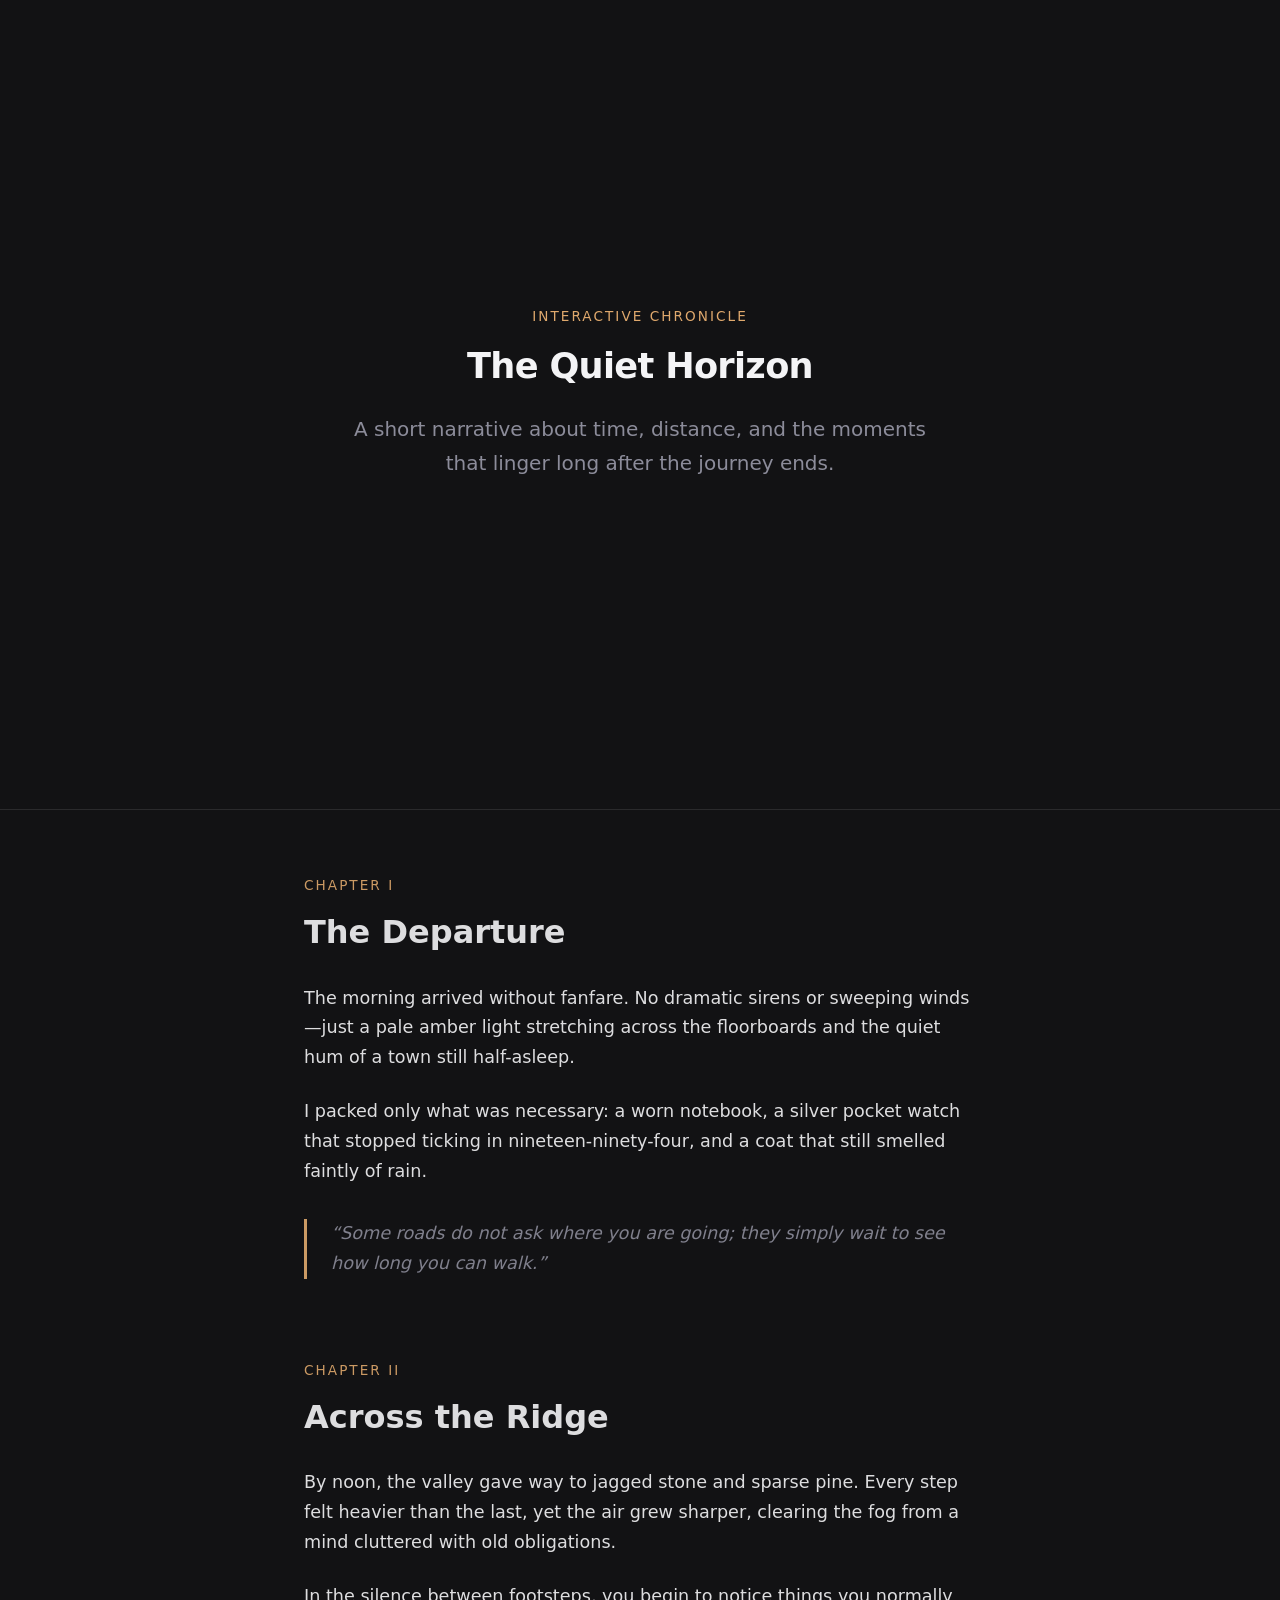
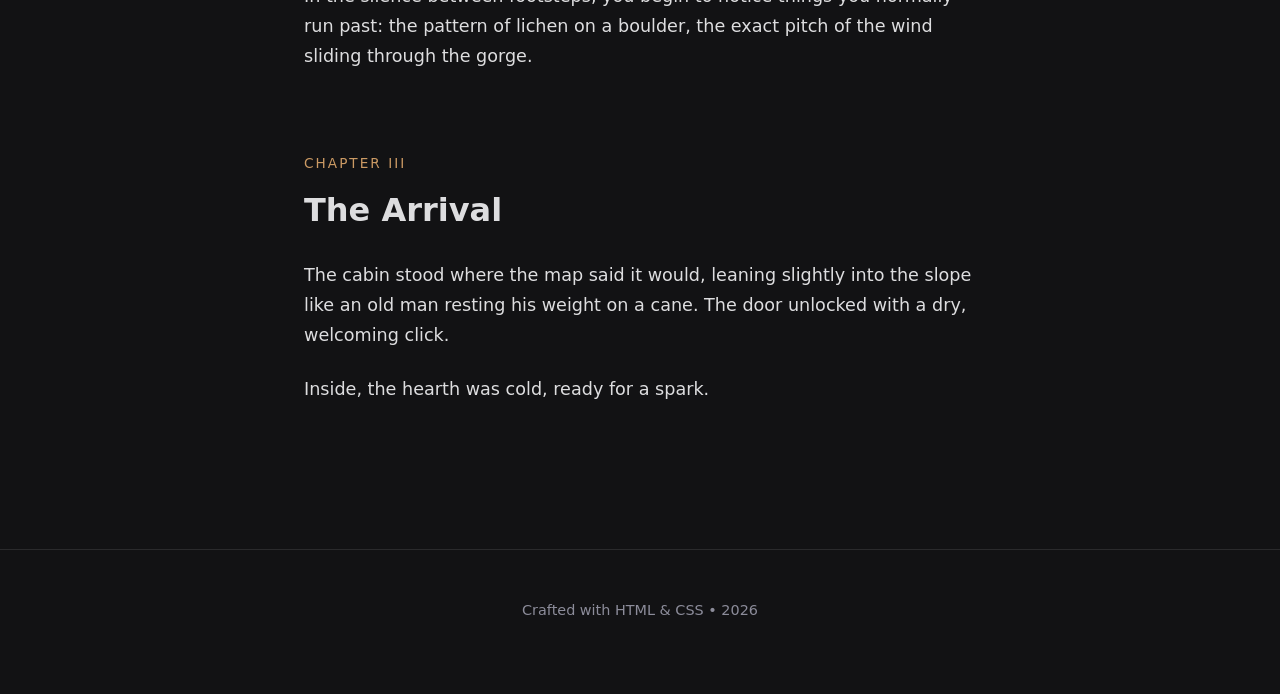
==== infovis-chat/index.html @ 3da8c136 "Create index.html" ====
<!DOCTYPE html>
<html lang="en">
<head>
  <meta charset="UTF-8">
  <meta name="viewport" content="width=device-width, initial-scale=1.0">
  <title>A Digital Story</title>
  <style>
    :root {
      --bg-color: #121214;
      --text-color: #f4f4f6;
      --accent-color: #e0a96d;
      --muted-color: #8c8c9a;
      --card-bg: #1a1a1f;
    }

    * {
      box-sizing: border-box;
      margin: 0;
      padding: 0;
    }

    body {
      background-color: var(--bg-color);
      color: var(--text-color);
      font-family: system-ui, -apple-system, BlinkMacSystemFont, "Segoe UI", Roboto, sans-serif;
      line-height: 1.7;
      font-size: 1.1rem;
    }

    header {
      min-height: 90vh;
      display: flex;
      flex-direction: column;
      justify-content: center;
      align-items: center;
      text-align: center;
      padding: 2rem;
      border-bottom: 1px solid rgba(255, 255, 255, 0.1);
    }

    header h1 {
      font-size. 3.5rem;
      font-weight: 800;
      margin-bottom: 1rem;
      letter-spacing: -0.02em;
    }

    header p {
      color: var(--muted-color);
      font-size: 1.25rem;
      max-width: 600px;
    }

    main {
      max-width: 720px;
      margin: 0 auto;
      padding: 4rem 1.5rem;
    }

    article section {
      margin-bottom: 5rem;
      opacity: 0.9;
    }

    .chapter-label {
      font-size: 0.85rem;
      text-transform: uppercase;
      letter-spacing: 0.15em;
      color: var(--accent-color);
      margin-bottom: 0.5rem;
      display: block;
    }

    h2 {
      font-size: 2rem;
      margin-bottom: 1.5rem;
      font-weight: 700;
    }

    p {
      margin-bottom: 1.5rem;
    }

    blockquote {
      border-left: 3px solid var(--accent-color);
      padding-left: 1.5rem;
      margin: 2rem 0;
      font-style: italic;
      color: var(--muted-color);
    }

    footer {
      text-align: center;
      padding: 3rem 1.5rem;
      border-top: 1px solid rgba(255, 255, 255, 0.1);
      color: var(--muted-color);
      font-size: 0.9rem;
    }

    @media (max-width: 600px) {
      header h1 {
        font-size: 2.25rem;
      }
    }
  </style>
</head>
<body>

  <header>
    <span class="chapter-label">Interactive Chronicle</span>
    <h1>The Quiet Horizon</h1>
    <p>A short narrative about time, distance, and the moments that linger long after the journey ends.</p>
  </header>

  <main>
    <article>
      <section>
        <span class="chapter-label">Chapter I</span>
        <h2>The Departure</h2>
        <p>The morning arrived without fanfare. No dramatic sirens or sweeping winds—just a pale amber light stretching across the floorboards and the quiet hum of a town still half-asleep.</p>
        <p>I packed only what was necessary: a worn notebook, a silver pocket watch that stopped ticking in nineteen-ninety-four, and a coat that still smelled faintly of rain.</p>
        <blockquote>“Some roads do not ask where you are going; they simply wait to see how long you can walk.”</blockquote>
      </section>

      <section>
        <span class="chapter-label">Chapter II</span>
        <h2>Across the Ridge</h2>
        <p>By noon, the valley gave way to jagged stone and sparse pine. Every step felt heavier than the last, yet the air grew sharper, clearing the fog from a mind cluttered with old obligations.</p>
        <p>In the silence between footsteps, you begin to notice things you normally run past: the pattern of lichen on a boulder, the exact pitch of the wind sliding through the gorge.</p>
      </section>

      <section>
        <span class="chapter-label">Chapter III</span>
        <h2>The Arrival</h2>
        <p>The cabin stood where the map said it would, leaning slightly into the slope like an old man resting his weight on a cane. The door unlocked with a dry, welcoming click.</p>
        <p>Inside, the hearth was cold, ready for a spark.</p>
      </section>
    </article>
  </main>

  <footer>
    <p>Crafted with HTML &amp; CSS &bull; 2026</p>
  </footer>

</body>
</html>
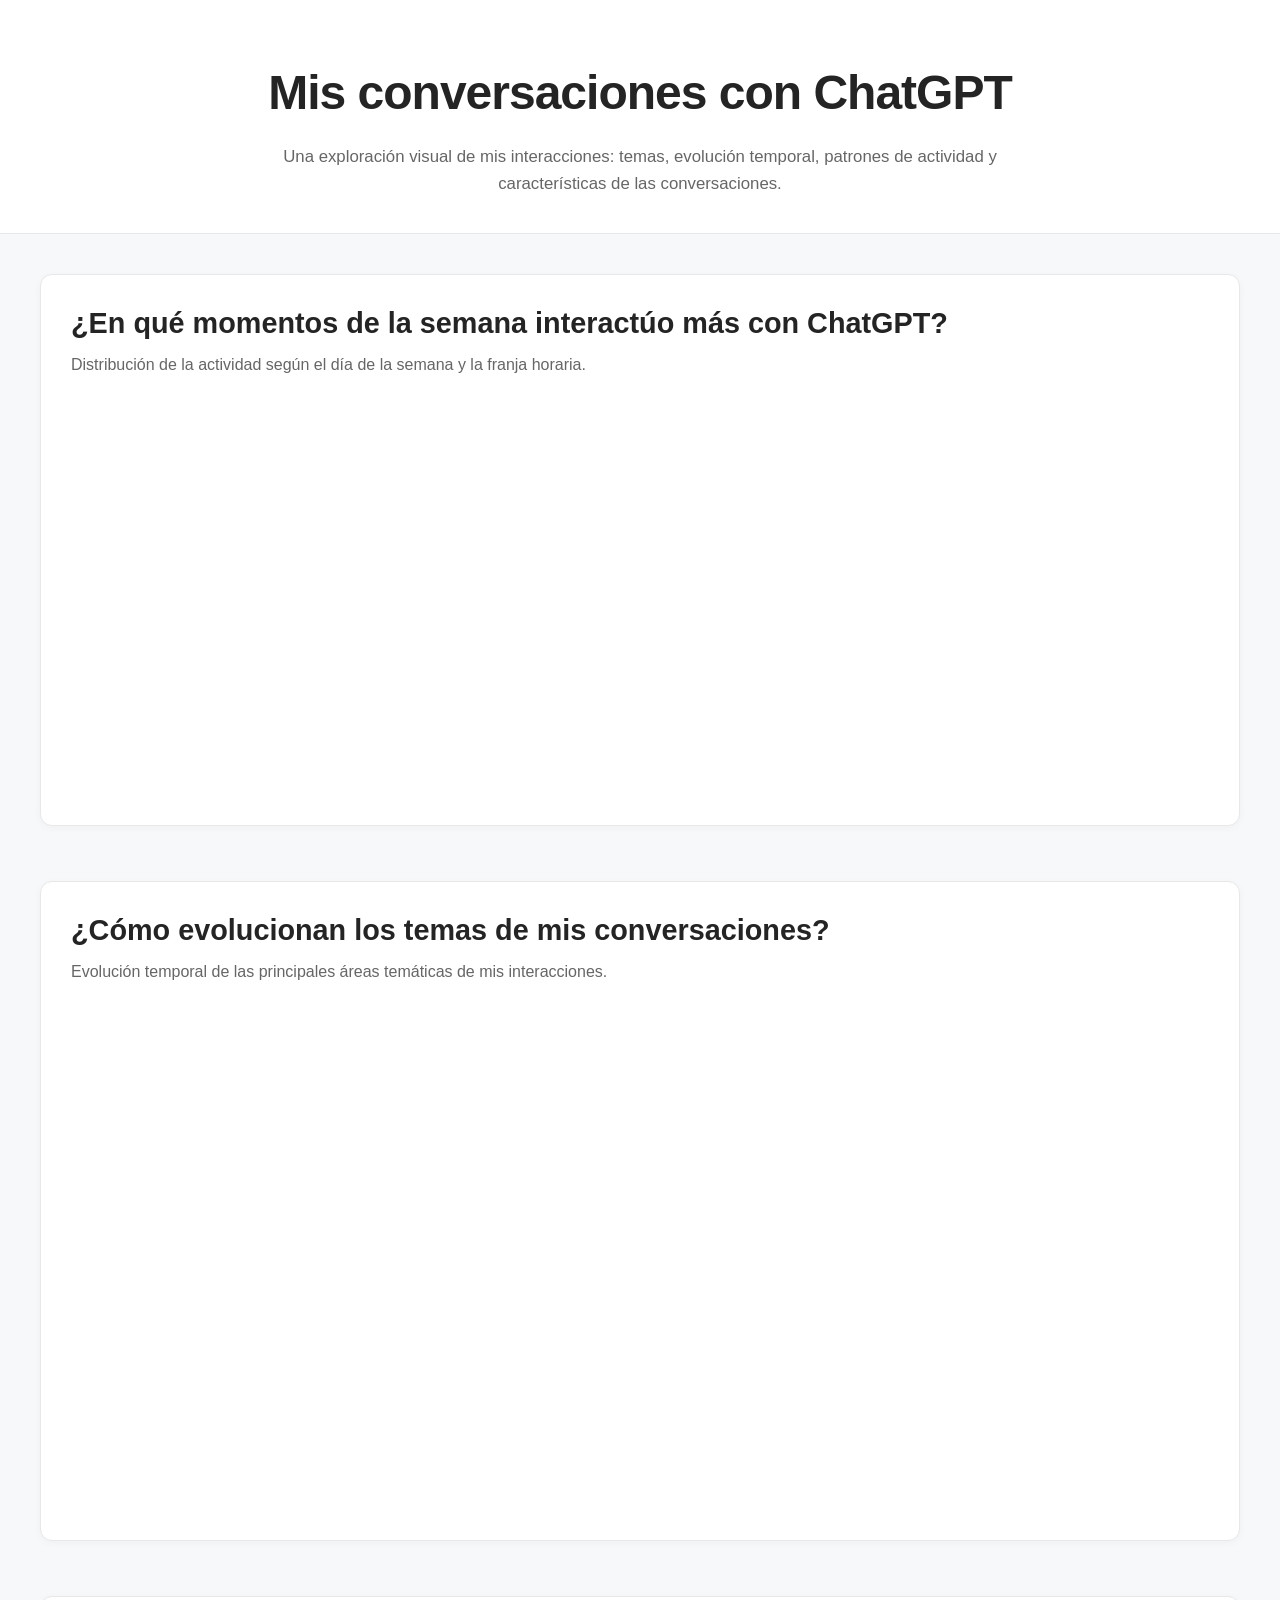
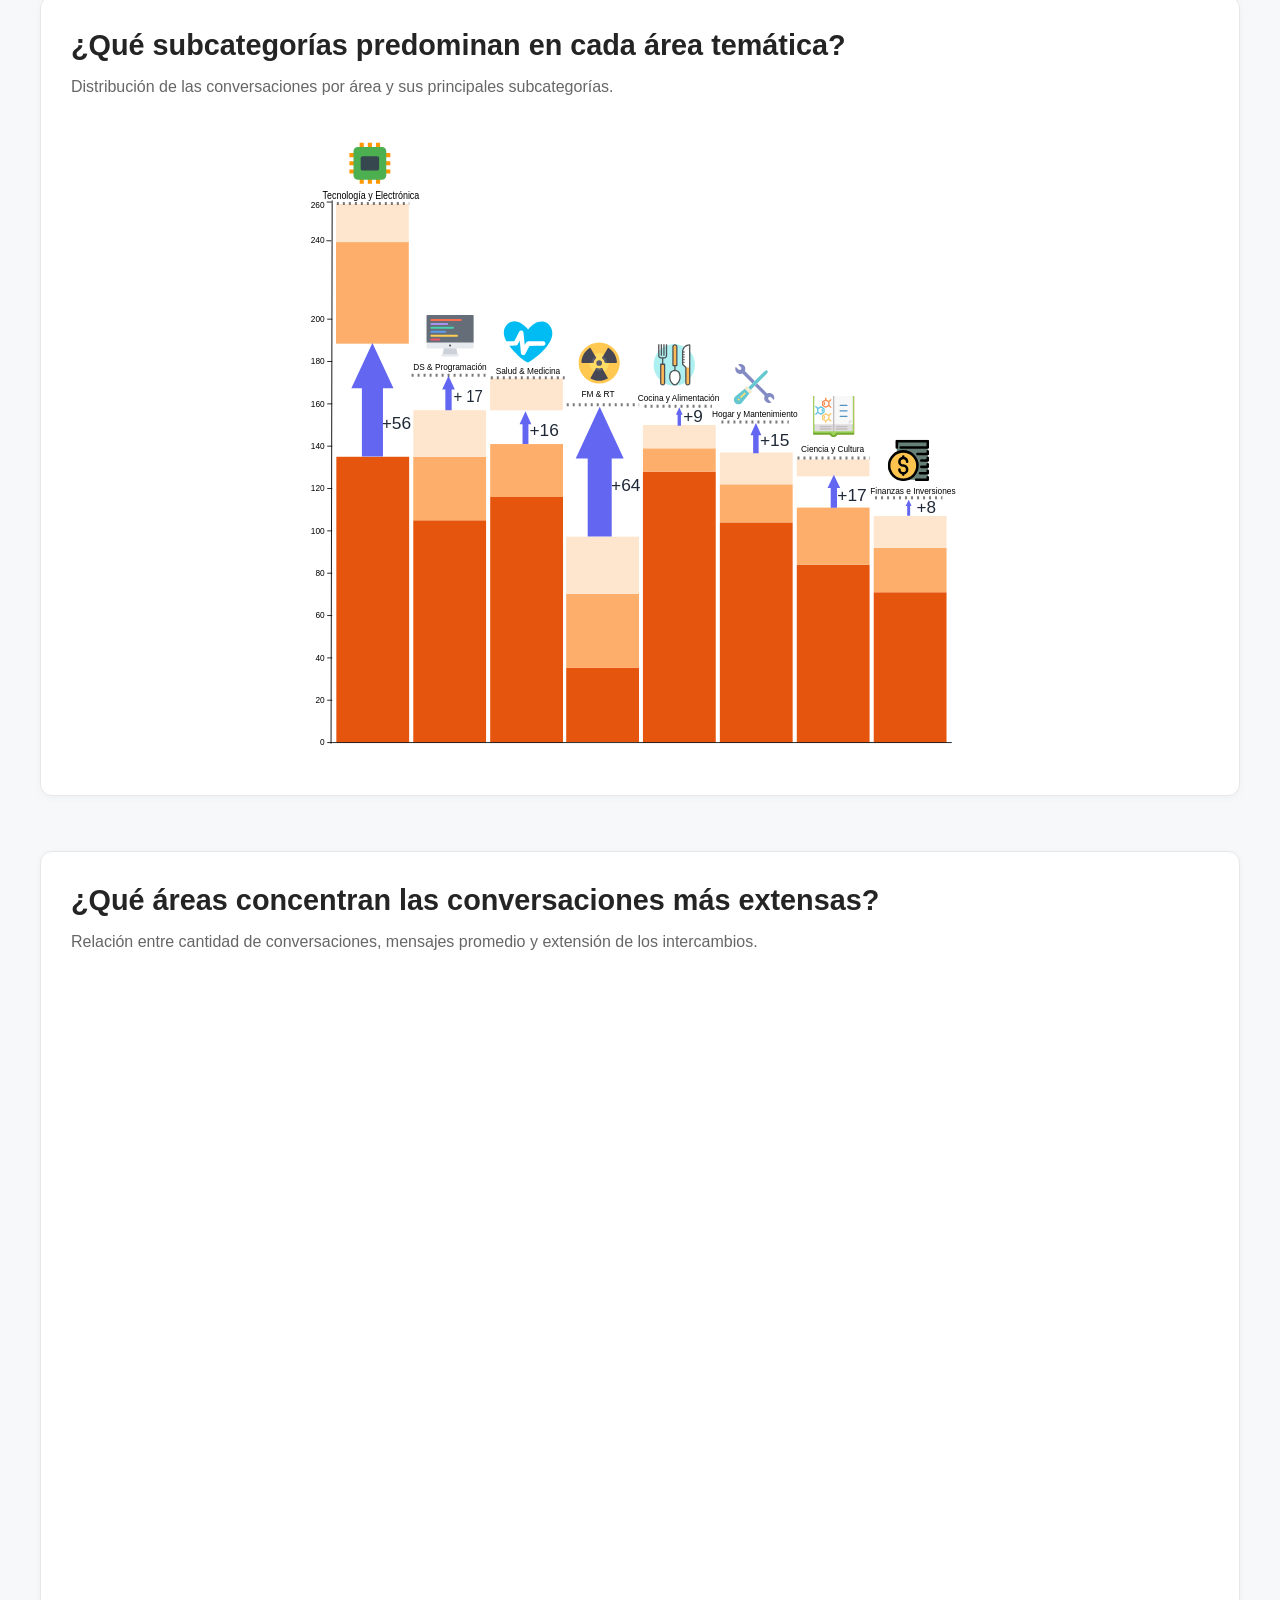
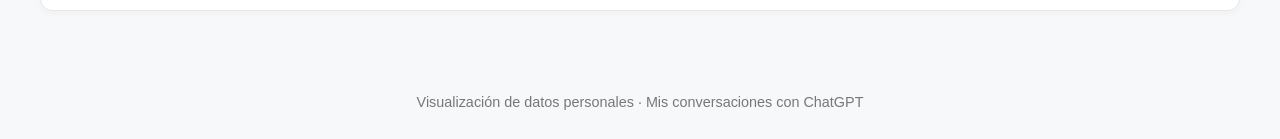
==== commit c931a37c: "index.htmlv1" ====
--- a/infovis-chat/index.html
+++ b/infovis-chat/index.html
@@ -1,146 +1,304 @@
 <!DOCTYPE html>
-<html lang="en">
+<html lang="es">
 <head>
   <meta charset="UTF-8">
-  <meta name="viewport" content="width=device-width, initial-scale=1.0">
-  <title>A Digital Story</title>
+  <meta name="viewport" content="width=device-width, initial-scale=1">
+
+  <title>Mis conversaciones con ChatGPT</title>
+
   <style>
-    :root {
-      --bg-color: #121214;
-      --text-color: #f4f4f6;
-      --accent-color: #e0a96d;
-      --muted-color: #8c8c9a;
-      --card-bg: #1a1a1f;
-    }
-
     * {
       box-sizing: border-box;
+    }
+
+    body {
       margin: 0;
-      padding: 0;
-    }
-
-    body {
-      background-color: var(--bg-color);
-      color: var(--text-color);
-      font-family: system-ui, -apple-system, BlinkMacSystemFont, "Segoe UI", Roboto, sans-serif;
-      line-height: 1.7;
-      font-size: 1.1rem;
+      font-family: Arial, Helvetica, sans-serif;
+      background: #f7f8fa;
+      color: #242424;
+      line-height: 1.6;
     }
 
     header {
-      min-height: 90vh;
-      display: flex;
-      flex-direction: column;
-      justify-content: center;
-      align-items: center;
+      padding: 55px 20px 35px;
       text-align: center;
-      padding: 2rem;
-      border-bottom: 1px solid rgba(255, 255, 255, 0.1);
+      background: #ffffff;
+      border-bottom: 1px solid #e5e7eb;
     }
 
     header h1 {
-      font-size. 3.5rem;
-      font-weight: 800;
-      margin-bottom: 1rem;
-      letter-spacing: -0.02em;
+      margin: 0 0 12px;
+      font-size: clamp(2rem, 4vw, 3rem);
+      letter-spacing: -1px;
     }
 
     header p {
-      color: var(--muted-color);
-      font-size: 1.25rem;
-      max-width: 600px;
+      max-width: 750px;
+      margin: auto;
+      color: #666;
+      font-size: 1.05rem;
     }
 
     main {
-      max-width: 720px;
-      margin: 0 auto;
-      padding: 4rem 1.5rem;
-    }
-
-    article section {
-      margin-bottom: 5rem;
-      opacity: 0.9;
-    }
-
-    .chapter-label {
-      font-size: 0.85rem;
-      text-transform: uppercase;
-      letter-spacing: 0.15em;
-      color: var(--accent-color);
-      margin-bottom: 0.5rem;
-      display: block;
-    }
-
-    h2 {
-      font-size: 2rem;
-      margin-bottom: 1.5rem;
-      font-weight: 700;
-    }
-
-    p {
-      margin-bottom: 1.5rem;
-    }
-
-    blockquote {
-      border-left: 3px solid var(--accent-color);
-      padding-left: 1.5rem;
-      margin: 2rem 0;
-      font-style: italic;
-      color: var(--muted-color);
-    }
+      width: min(1200px, 94%);
+      margin: 40px auto;
+    }
+
+    section {
+      margin-bottom: 55px;
+      padding: 30px;
+      background: #ffffff;
+      border: 1px solid #e8e8e8;
+      border-radius: 12px;
+      box-shadow: 0 2px 8px rgba(0, 0, 0, 0.035);
+    }
+
+    section h2 {
+      margin: 0 0 10px;
+      font-size: clamp(1.3rem, 2.5vw, 1.8rem);
+      line-height: 1.3;
+    }
+
+    section .description {
+      margin: 0 0 25px;
+      color: #666;
+    }
+
+    .visualization {
+      width: 100%;
+      overflow: hidden;
+    }
+
+    /* Datawrapper */
+    .datawrapper-container {
+      min-height: 392px;
+    }
+
+    /* Flourish */
+    .flourish-container {
+      width: 100%;
+      min-height: 500px;
+    }
+
+    .flourish-container .flourish-embed {
+      width: 100%;
+    }
+
+    /* Tableau */
+    .tableau-container {
+      width: 100%;
+      min-height: 600px;
+    }
+
+    .tableauPlaceholder {
+      width: 100%;
+    }
+
+    .tableauPlaceholder object {
+      width: 100%;
+    }
+
+    /* RAWGraphs SVG */
+    .rawgraphs-container {
+      width: 100%;
+      text-align: center;
+    }
+
+    .rawgraphs-container object {
+	  display: block;
+	  width: 100%;
+	  height: auto;
+	  aspect-ratio: 16 / 9;
+	  border: 0;
+	}
 
     footer {
+      padding: 25px 20px;
       text-align: center;
-      padding: 3rem 1.5rem;
-      border-top: 1px solid rgba(255, 255, 255, 0.1);
-      color: var(--muted-color);
+      color: #777;
       font-size: 0.9rem;
     }
 
-    @media (max-width: 600px) {
-      header h1 {
-        font-size: 2.25rem;
+    @media (max-width: 650px) {
+      header {
+        padding: 40px 18px 28px;
+      }
+
+      main {
+        width: 96%;
+        margin: 20px auto;
+      }
+
+      section {
+        padding: 18px 14px;
+        margin-bottom: 25px;
+      }
+
+      .rawgraphs-container object {
+        min-height: 400px;
       }
     }
   </style>
 </head>
+
 <body>
 
   <header>
-    <span class="chapter-label">Interactive Chronicle</span>
-    <h1>The Quiet Horizon</h1>
-    <p>A short narrative about time, distance, and the moments that linger long after the journey ends.</p>
+    <h1>Mis conversaciones con ChatGPT</h1>
+    <p>
+      Una exploración visual de mis interacciones:
+      temas, evolución temporal, patrones de actividad
+      y características de las conversaciones.
+    </p>
   </header>
 
   <main>
-    <article>
-      <section>
-        <span class="chapter-label">Chapter I</span>
-        <h2>The Departure</h2>
-        <p>The morning arrived without fanfare. No dramatic sirens or sweeping winds—just a pale amber light stretching across the floorboards and the quiet hum of a town still half-asleep.</p>
-        <p>I packed only what was necessary: a worn notebook, a silver pocket watch that stopped ticking in nineteen-ninety-four, and a coat that still smelled faintly of rain.</p>
-        <blockquote>“Some roads do not ask where you are going; they simply wait to see how long you can walk.”</blockquote>
-      </section>
-
-      <section>
-        <span class="chapter-label">Chapter II</span>
-        <h2>Across the Ridge</h2>
-        <p>By noon, the valley gave way to jagged stone and sparse pine. Every step felt heavier than the last, yet the air grew sharper, clearing the fog from a mind cluttered with old obligations.</p>
-        <p>In the silence between footsteps, you begin to notice things you normally run past: the pattern of lichen on a boulder, the exact pitch of the wind sliding through the gorge.</p>
-      </section>
-
-      <section>
-        <span class="chapter-label">Chapter III</span>
-        <h2>The Arrival</h2>
-        <p>The cabin stood where the map said it would, leaning slightly into the slope like an old man resting his weight on a cane. The door unlocked with a dry, welcoming click.</p>
-        <p>Inside, the hearth was cold, ready for a spark.</p>
-      </section>
-    </article>
+
+    <!-- 1. DATAWRAPPER -->
+    <section>
+      <h2>¿En qué momentos de la semana interactúo más con ChatGPT?</h2>
+      <p class="description">
+        Distribución de la actividad según el día de la semana
+        y la franja horaria.
+      </p>
+
+      <div class="visualization datawrapper-container">
+        <div style="min-height:392px" id="datawrapper-vis-0KjCY">
+          <script
+            type="text/javascript"
+            defer
+            src="https://datawrapper.dwcdn.net/0KjCY/embed.js"
+            charset="utf-8"
+            data-target="#datawrapper-vis-0KjCY">
+          </script>
+          <noscript>
+            <img
+              src="https://datawrapper.dwcdn.net/0KjCY/full.png"
+              alt="Actividad por día y franja horaria">
+          </noscript>
+        </div>
+      </div>
+    </section>
+
+    <!-- 2. FLOURISH -->
+    <section>
+      <h2>¿Cómo evolucionan los temas de mis conversaciones?</h2>
+      <p class="description">
+        Evolución temporal de las principales áreas temáticas
+        de mis interacciones.
+      </p>
+
+      <div class="visualization flourish-container">
+        <div
+          class="flourish-embed flourish-chart"
+          data-src="visualisation/30913455">
+          <script src="https://public.flourish.studio/resources/embed.js"></script>
+          <noscript>
+            <img
+              src="https://public.flourish.studio/visualisation/30913455/thumbnail"
+              width="100%"
+              alt="Evolución temporal de las áreas temáticas">
+          </noscript>
+        </div>
+
+        <div
+          class="flourish-fallback"
+          data-for="visualisation/30913455">
+        </div>
+      </div>
+    </section>
+
+    <!-- 3. RAWGRAPHS -->
+    <section>
+      <h2>¿Qué subcategorías predominan en cada área temática?</h2>
+      <p class="description">
+        Distribución de las conversaciones por área y sus
+        principales subcategorías.
+      </p>
+
+      <div class="visualization rawgraphs-container">
+        <object
+          data="visualizations/rawgraphs/rawgraph%20-%20edit_v3.svg"
+          type="image/svg+xml"
+          aria-label="Gráfico de barras apiladas por área y subcategoría">
+          <p>
+            No se pudo cargar el gráfico SVG.
+            <a href="visualizations/rawgraphs/rawgraph%20-%20edit_v3.svg">
+              Abrir gráfico
+            </a>
+          </p>
+        </object>
+      </div>
+    </section>
+
+    <!-- 4. TABLEAU -->
+    <section>
+      <h2>¿Qué áreas concentran las conversaciones más extensas?</h2>
+      <p class="description">
+        Relación entre cantidad de conversaciones, mensajes
+        promedio y extensión de los intercambios.
+      </p>
+
+      <div class="visualization tableau-container">
+        <div
+          class="tableauPlaceholder"
+          id="viz1794778370901"
+          style="position: relative">
+
+          <noscript>
+            <a href="#">
+              <img
+                alt="Gráfico de conversaciones por área temática"
+                src="https://public.tableau.com/static/images/mi/misChats/Sheet1/1_rss.png"
+                style="border: none">
+            </a>
+          </noscript>
+
+          <object class="tableauViz" style="display:none;">
+            <param name="host_url" value="https%3A%2F%2Fpublic.tableau.com%2F">
+            <param name="embed_code_version" value="3">
+            <param name="site_root" value="">
+            <param name="name" value="misChats/Sheet1">
+            <param name="tabs" value="no">
+            <param name="toolbar" value="yes">
+            <param name="static_image" value="https://public.tableau.com/static/images/mi/misChats/Sheet1/1.png">
+            <param name="animate_transition" value="yes">
+            <param name="display_static_image" value="yes">
+            <param name="display_spinner" value="yes">
+            <param name="display_overlay" value="yes">
+            <param name="display_count" value="yes">
+            <param name="language" value="en-US">
+          </object>
+        </div>
+      </div>
+    </section>
+
   </main>
 
   <footer>
-    <p>Crafted with HTML &amp; CSS &bull; 2026</p>
+    Visualización de datos personales · Mis conversaciones con ChatGPT
   </footer>
 
+  <!-- Tableau JavaScript API -->
+  <script type="text/javascript">
+    var divElement = document.getElementById('viz1794778370901');
+    var vizElement = divElement.getElementsByTagName('object')[0];
+
+    function resizeTableau() {
+      vizElement.style.width = '100%';
+      vizElement.style.height =
+        Math.max(600, divElement.offsetWidth * 0.75) + 'px';
+    }
+
+    resizeTableau();
+    window.addEventListener('resize', resizeTableau);
+
+    var scriptElement = document.createElement('script');
+    scriptElement.src =
+      'https://public.tableau.com/javascripts/api/viz_v1.js';
+
+    vizElement.parentNode.insertBefore(scriptElement, vizElement);
+  </script>
+
 </body>
-</html>
+</html>
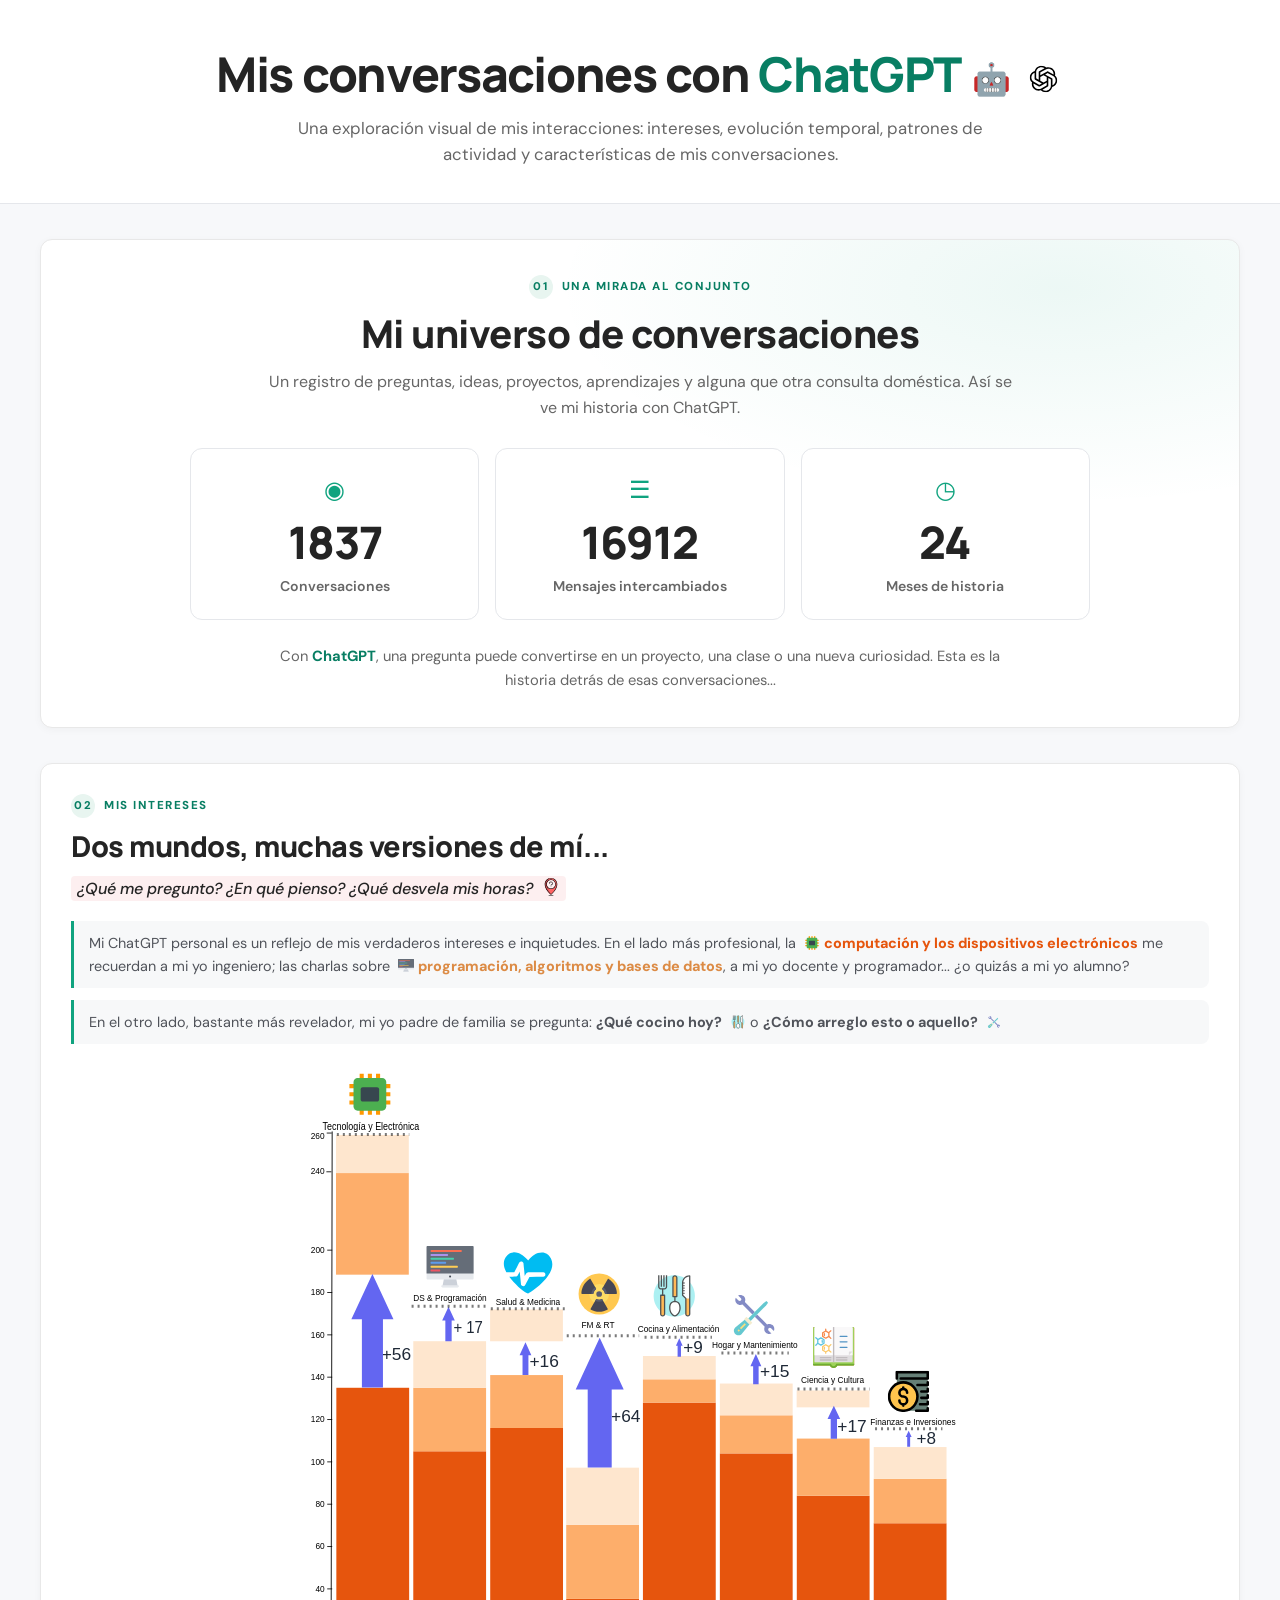
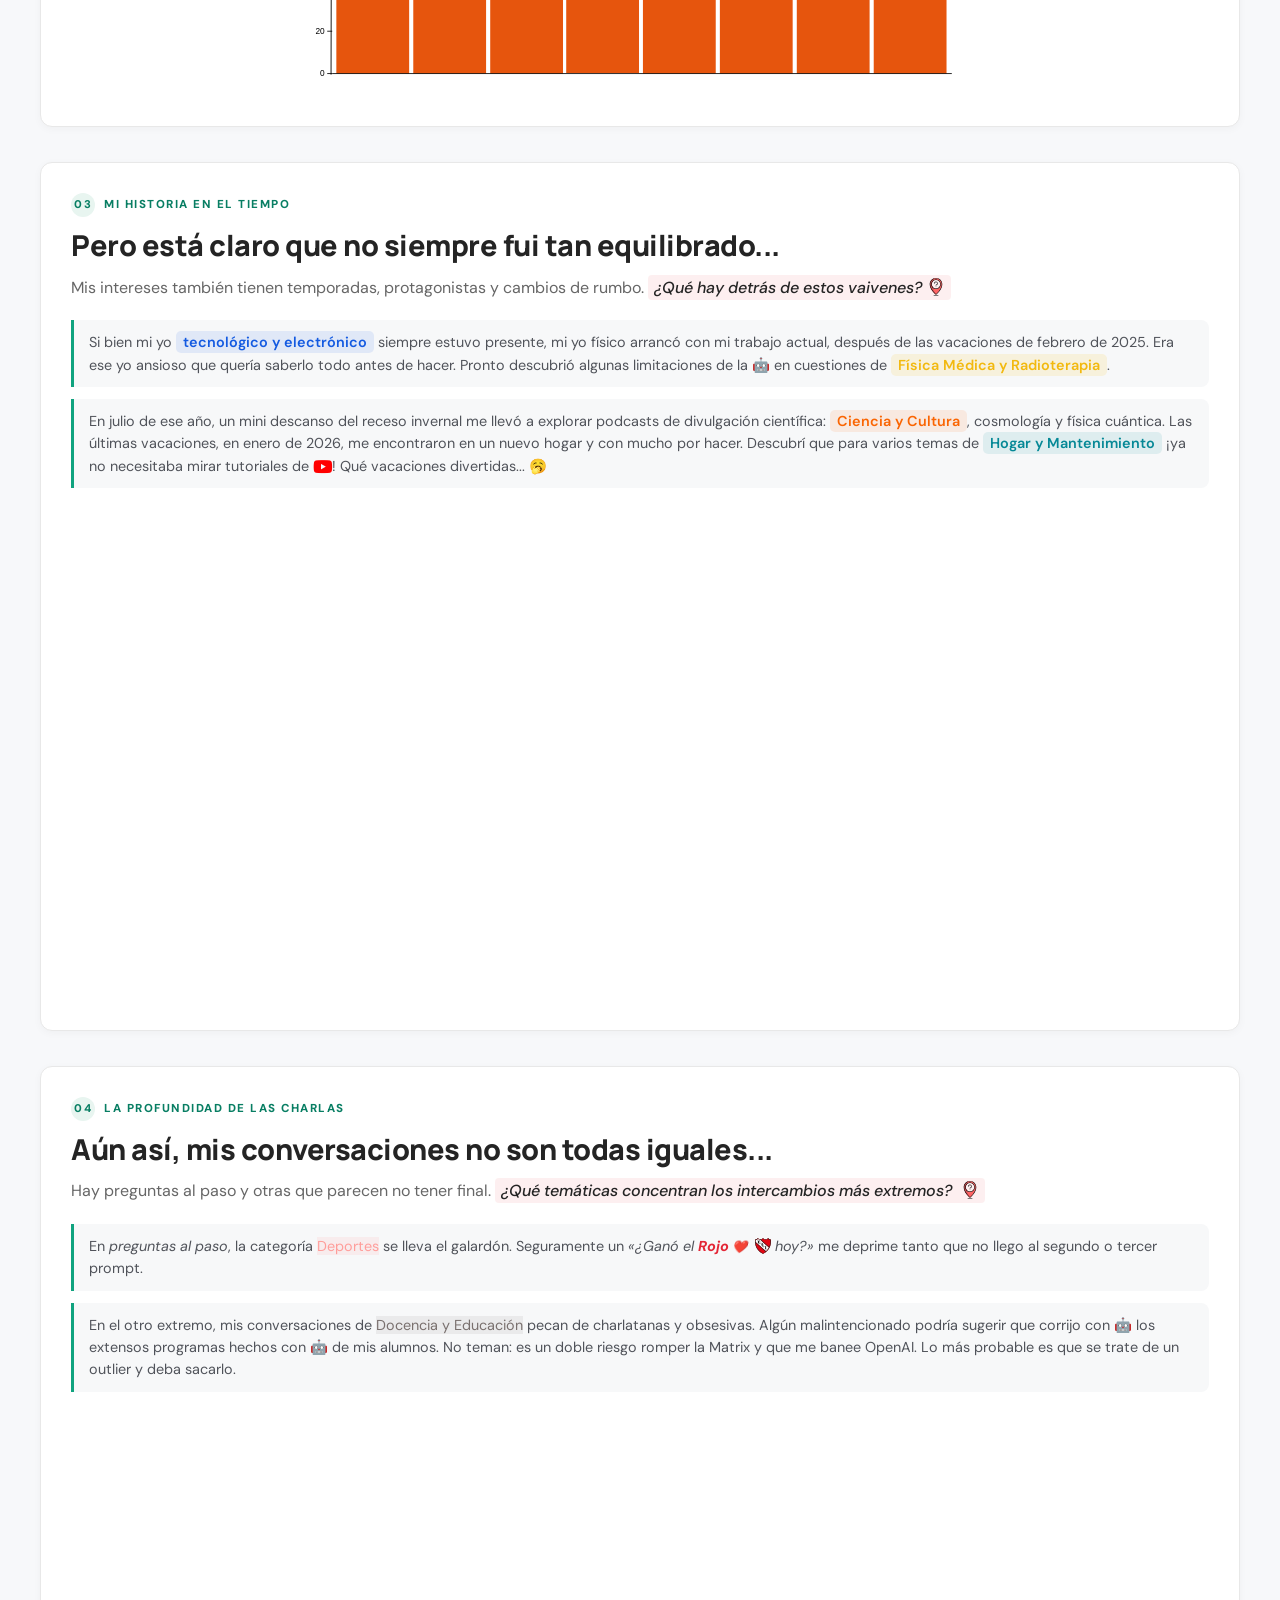
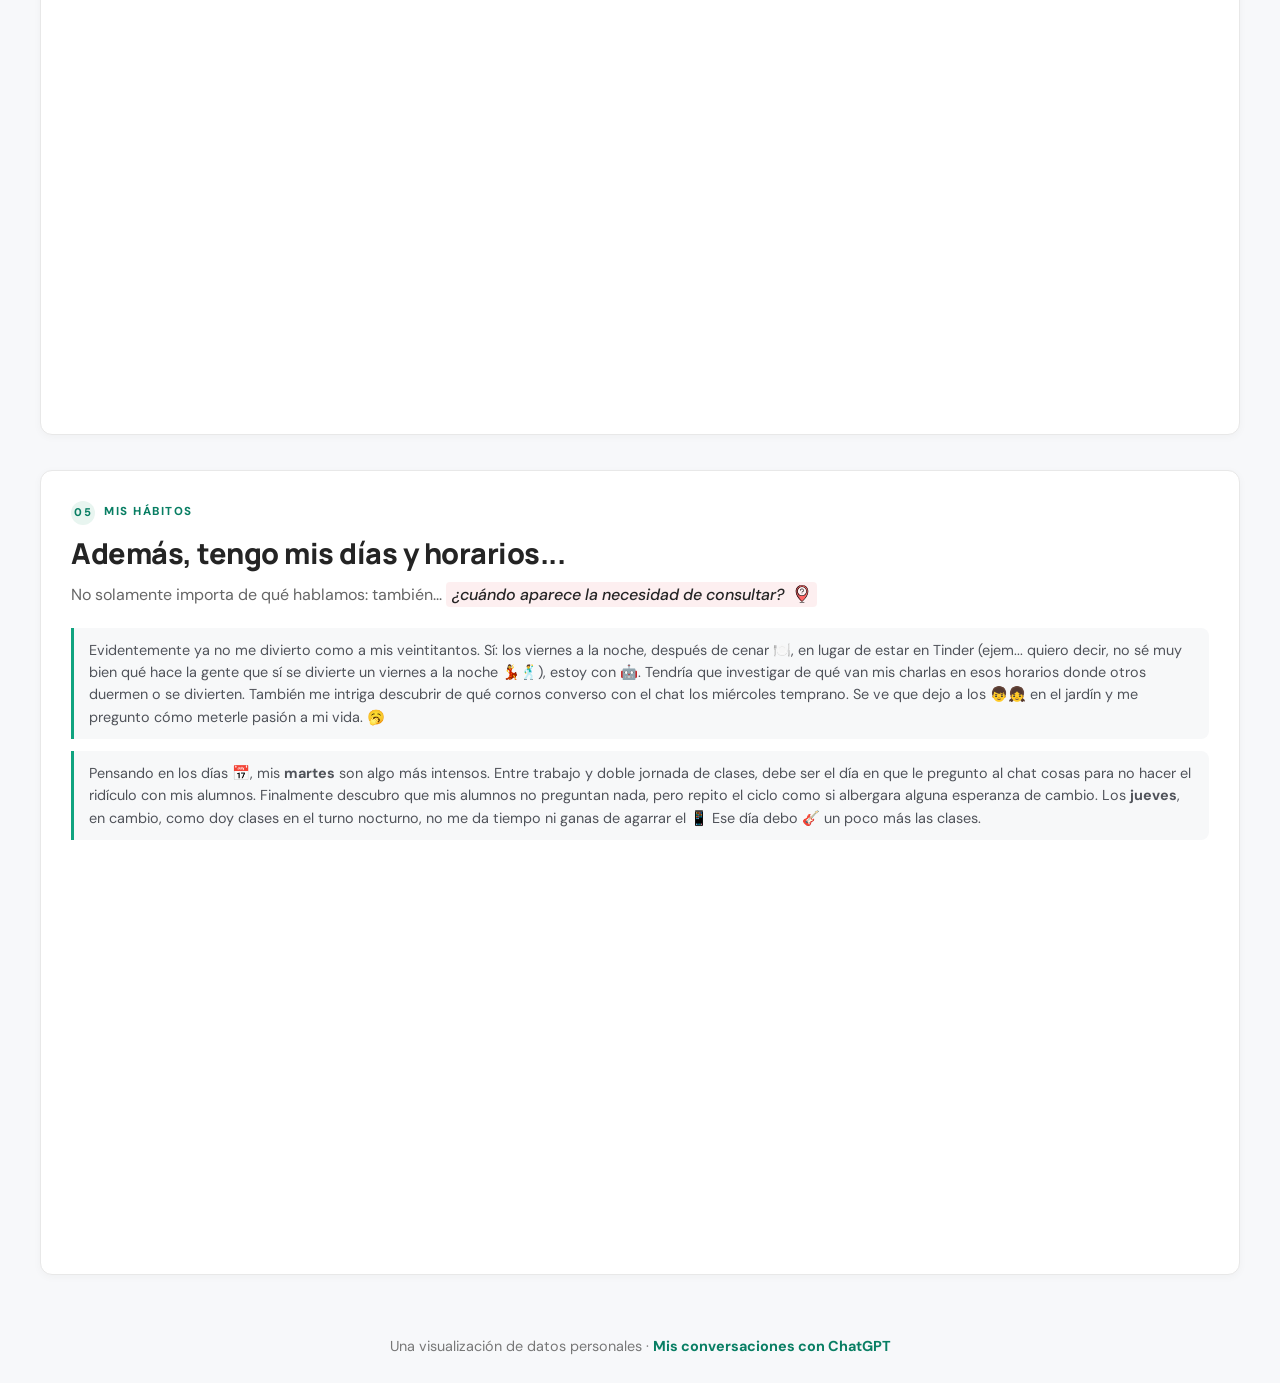
==== commit 25465011: "historia y frontend" ====
--- a/infovis-chat/index.html
+++ b/infovis-chat/index.html
@@ -1,260 +1,293 @@
 <!DOCTYPE html>
 <html lang="es">
+
 <head>
   <meta charset="UTF-8">
   <meta name="viewport" content="width=device-width, initial-scale=1">
 
   <title>Mis conversaciones con ChatGPT</title>
-
-  <style>
-    * {
-      box-sizing: border-box;
-    }
-
-    body {
-      margin: 0;
-      font-family: Arial, Helvetica, sans-serif;
-      background: #f7f8fa;
-      color: #242424;
-      line-height: 1.6;
-    }
-
-    header {
-      padding: 55px 20px 35px;
-      text-align: center;
-      background: #ffffff;
-      border-bottom: 1px solid #e5e7eb;
-    }
-
-    header h1 {
-      margin: 0 0 12px;
-      font-size: clamp(2rem, 4vw, 3rem);
-      letter-spacing: -1px;
-    }
-
-    header p {
-      max-width: 750px;
-      margin: auto;
-      color: #666;
-      font-size: 1.05rem;
-    }
-
-    main {
-      width: min(1200px, 94%);
-      margin: 40px auto;
-    }
-
-    section {
-      margin-bottom: 55px;
-      padding: 30px;
-      background: #ffffff;
-      border: 1px solid #e8e8e8;
-      border-radius: 12px;
-      box-shadow: 0 2px 8px rgba(0, 0, 0, 0.035);
-    }
-
-    section h2 {
-      margin: 0 0 10px;
-      font-size: clamp(1.3rem, 2.5vw, 1.8rem);
-      line-height: 1.3;
-    }
-
-    section .description {
-      margin: 0 0 25px;
-      color: #666;
-    }
-
-    .visualization {
-      width: 100%;
-      overflow: hidden;
-    }
-
-    /* Datawrapper */
-    .datawrapper-container {
-      min-height: 392px;
-    }
-
-    /* Flourish */
-    .flourish-container {
-      width: 100%;
-      min-height: 500px;
-    }
-
-    .flourish-container .flourish-embed {
-      width: 100%;
-    }
-
-    /* Tableau */
-    .tableau-container {
-      width: 100%;
-      min-height: 600px;
-    }
-
-    .tableauPlaceholder {
-      width: 100%;
-    }
-
-    .tableauPlaceholder object {
-      width: 100%;
-    }
-
-    /* RAWGraphs SVG */
-    .rawgraphs-container {
-      width: 100%;
-      text-align: center;
-    }
-
-    .rawgraphs-container object {
-	  display: block;
-	  width: 100%;
-	  height: auto;
-	  aspect-ratio: 16 / 9;
-	  border: 0;
-	}
-
-    footer {
-      padding: 25px 20px;
-      text-align: center;
-      color: #777;
-      font-size: 0.9rem;
-    }
-
-    @media (max-width: 650px) {
-      header {
-        padding: 40px 18px 28px;
-      }
-
-      main {
-        width: 96%;
-        margin: 20px auto;
-      }
-
-      section {
-        padding: 18px 14px;
-        margin-bottom: 25px;
-      }
-
-      .rawgraphs-container object {
-        min-height: 400px;
-      }
-    }
-  </style>
+  <!-- Estilos -->
+  <link rel="stylesheet" href="css/styles.css">
+  <link rel="stylesheet"
+      href="https://cdnjs.cloudflare.com/ajax/libs/font-awesome/6.7.2/css/all.min.css">
+  <!-- Tipografías -->
+  <link rel="preconnect" href="https://fonts.googleapis.com">
+  <link rel="preconnect" href="https://fonts.gstatic.com" crossorigin>
+  <link
+    href="https://fonts.googleapis.com/css2?family=DM+Sans:wght@400;500;600;700;800&family=Manrope:wght@500;600;700;800&display=swap"
+    rel="stylesheet">
+    
+
 </head>
 
 <body>
 
+  <!-- HEADER -->
+
   <header>
-    <h1>Mis conversaciones con ChatGPT</h1>
+    <div class="brand">
+     
+      <h1>
+          Mis conversaciones con
+          <span class="brand-chat">ChatGPT</span>
+          <span class="brand-emoji">🤖</span>
+          <img class="brand-mark" src="icons/openai.svg" alt="Logo OpenAI">
+      </h1>
+      
+    </div>
+
     <p>
       Una exploración visual de mis interacciones:
-      temas, evolución temporal, patrones de actividad
-      y características de las conversaciones.
+      intereses, evolución temporal, patrones de actividad
+      y características de mis conversaciones.
     </p>
   </header>
 
+
   <main>
 
-    <!-- 1. DATAWRAPPER -->
+    <!-- 01. OVERVIEW -->
+
+    <section class="overview">
+
+      <div class="chapter-label" style="justify-content:center">
+        <span class="chapter-number">01</span>
+        Una mirada al conjunto
+      </div>
+
+      <h2>Mi universo de conversaciones</h2>
+
+      <p class="overview-intro">
+        Un registro de preguntas, ideas, proyectos,
+        aprendizajes y alguna que otra consulta doméstica.
+        Así se ve mi historia con ChatGPT.
+      </p>
+
+      <div class="stats">
+
+        <div class="stat-card">
+          <div class="stat-icon">◉</div>
+          <span class="stat-number">1837</span>
+          <span class="stat-label">Conversaciones</span>
+        </div>
+
+        <div class="stat-card">
+          <div class="stat-icon">☰</div>
+          <span class="stat-number">16912</span>
+          <span class="stat-label">Mensajes intercambiados</span>
+        </div>
+
+        <div class="stat-card">
+          <div class="stat-icon">◷</div>
+          <span class="stat-number">24</span>
+          <span class="stat-label">Meses de historia</span>
+        </div>
+
+      </div>
+
+      <p class="overview-footer">
+        Con <strong>ChatGPT</strong>, una pregunta puede convertirse
+        en un proyecto, una clase o una nueva curiosidad.
+        Esta es la historia detrás de esas conversaciones...
+      </p>
+
+    </section>
+
+
+    <!-- 02. MIS DOS MUNDOS: RAWGRAPHS -->
+
     <section>
-      <h2>¿En qué momentos de la semana interactúo más con ChatGPT?</h2>
+
+      <div class="chapter-label">
+        <span class="chapter-number">02</span>
+        Mis intereses
+      </div>
+
+      <h2>Dos mundos, muchas versiones de mí...</h2>
+
       <p class="description">
-        Distribución de la actividad según el día de la semana
-        y la franja horaria.
-      </p>
-
-      <div class="visualization datawrapper-container">
-        <div style="min-height:392px" id="datawrapper-vis-0KjCY">
-          <script
-            type="text/javascript"
-            defer
-            src="https://datawrapper.dwcdn.net/0KjCY/embed.js"
-            charset="utf-8"
-            data-target="#datawrapper-vis-0KjCY">
-          </script>
-          <noscript>
-            <img
-              src="https://datawrapper.dwcdn.net/0KjCY/full.png"
-              alt="Actividad por día y franja horaria">
-          </noscript>
-        </div>
-      </div>
-    </section>
-
-    <!-- 2. FLOURISH -->
-    <section>
-      <h2>¿Cómo evolucionan los temas de mis conversaciones?</h2>
-      <p class="description">
-        Evolución temporal de las principales áreas temáticas
-        de mis interacciones.
-      </p>
-
-      <div class="visualization flourish-container">
-        <div
-          class="flourish-embed flourish-chart"
-          data-src="visualisation/30913455">
-          <script src="https://public.flourish.studio/resources/embed.js"></script>
-          <noscript>
-            <img
-              src="https://public.flourish.studio/visualisation/30913455/thumbnail"
-              width="100%"
-              alt="Evolución temporal de las áreas temáticas">
-          </noscript>
-        </div>
-
-        <div
-          class="flourish-fallback"
-          data-for="visualisation/30913455">
-        </div>
-      </div>
-    </section>
-
-    <!-- 3. RAWGRAPHS -->
-    <section>
-      <h2>¿Qué subcategorías predominan en cada área temática?</h2>
-      <p class="description">
-        Distribución de las conversaciones por área y sus
-        principales subcategorías.
-      </p>
+        <span class="question">
+          ¿Qué me pregunto? ¿En qué pienso? ¿Qué desvela mis horas?
+        </span>
+      </p>
+
+      <div class="story">
+        <p>
+          Mi ChatGPT personal es un reflejo de mis verdaderos intereses
+          e inquietudes. En el lado más profesional, la
+          <img class="story-icon-inline" src="visualizations/rawgraphs/svgs/electronics-svgrepo-com.svg"
+            alt="Electrónica">
+          <span class="highlight-top1">computación y los dispositivos electrónicos</span>
+          me recuerdan a mi yo ingeniero; las charlas sobre
+          <img class="story-icon-inline" src="visualizations/rawgraphs/svgs/programming-monitor-svgrepo-com.svg"
+            alt="programación">
+          <span class="highlight-top2">programación, algoritmos y bases de datos</span>,
+          a mi yo docente y programador... ¿o quizás a mi yo alumno?
+        </p>
+      </div>
+
+      <div class="story">
+
+
+        <p>
+          En el otro lado, bastante más revelador, mi yo padre de familia
+          se pregunta: <strong>¿Qué cocino hoy?</strong>
+
+          <img class="story-icon-inline" src="visualizations/rawgraphs/svgs/utensils-svgrepo-com.svg" alt="Cocina">
+
+          o <strong>¿Cómo arreglo esto o aquello?</strong>
+
+          <img class="story-icon-inline"
+            src="visualizations/rawgraphs/svgs/equipment-maintenance-screwdriver-tools-wrench-svgrepo-com.svg"
+            alt="Mantenimiento">
+        </p>
+
+      </div>
 
       <div class="visualization rawgraphs-container">
-        <object
-          data="visualizations/rawgraphs/rawgraph%20-%20edit_v3.svg"
-          type="image/svg+xml"
+
+        <object id="grafico-rawgraphs" data="visualizations/rawgraphs/rawgraph%20-%20edit_v3.svg" type="image/svg+xml"
           aria-label="Gráfico de barras apiladas por área y subcategoría">
+
           <p>
             No se pudo cargar el gráfico SVG.
             <a href="visualizations/rawgraphs/rawgraph%20-%20edit_v3.svg">
               Abrir gráfico
             </a>
           </p>
+
         </object>
-      </div>
-    </section>
-
-    <!-- 4. TABLEAU -->
+
+      </div>
+
+    </section>
+
+
+    <!-- 03. EVOLUCIÓN TEMPORAL: FLOURISH -->
+
     <section>
-      <h2>¿Qué áreas concentran las conversaciones más extensas?</h2>
+
+      <div class="chapter-label">
+        <span class="chapter-number">03</span>
+        Mi historia en el tiempo
+      </div>
+
+      <h2>Pero está claro que no siempre fui tan equilibrado...</h2>
+
       <p class="description">
-        Relación entre cantidad de conversaciones, mensajes
-        promedio y extensión de los intercambios.
-      </p>
+        Mis intereses también tienen temporadas, protagonistas
+        y cambios de rumbo.
+        <span class="question">¿Qué hay detrás de estos vaivenes?</span>
+      </p>
+
+      <div class="story">
+        <p>
+          Si bien mi yo
+          <span class="cat-tecnologia">tecnológico y electrónico</span>
+          siempre estuvo presente, mi yo físico arrancó con mi trabajo actual,
+          después de las vacaciones de febrero de 2025.
+          Era ese yo ansioso que quería saberlo todo antes de hacer.
+          Pronto descubrió algunas limitaciones de la 🤖 en cuestiones de
+          <span class="cat-fisica">Física Médica y Radioterapia</span>.
+        </p>
+      </div>
+
+      <div class="story">
+        <p>
+          En julio de ese año, un mini descanso del receso invernal
+          me llevó a explorar podcasts de divulgación científica:
+          <span class="cat-ciencia">Ciencia y Cultura</span>,
+          cosmología y física cuántica.
+          Las últimas vacaciones, en enero de 2026, me encontraron
+          en un nuevo hogar y con mucho por hacer.
+          Descubrí que para varios temas de
+          <span class="cat-hogar">Hogar y Mantenimiento</span>
+          ¡ya no necesitaba mirar tutoriales de <i class="fa-brands fa-youtube youtube-icon"></i>!
+          Qué vacaciones divertidas... 🥱
+        </p>
+      </div>
+
+      <div class="visualization flourish-container">
+
+        <div class="flourish-embed flourish-chart" data-src="visualisation/30913455">
+
+          <script src="https://public.flourish.studio/resources/embed.js"></script>
+
+          <noscript>
+            <img src="https://public.flourish.studio/visualisation/30913455/thumbnail" width="100%"
+              alt="Evolución temporal de las áreas temáticas">
+          </noscript>
+
+        </div>
+
+        <div class="flourish-fallback" data-for="visualisation/30913455">
+        </div>
+
+      </div>
+
+    </section>
+
+
+    <!-- 04. PROFUNDIDAD: TABLEAU -->
+
+    <section>
+
+      <div class="chapter-label">
+        <span class="chapter-number">04</span>
+        La profundidad de las charlas
+      </div>
+
+      <h2>Aún así, mis conversaciones no son todas iguales...</h2>
+
+      <p class="description">
+        Hay preguntas al paso y otras que parecen no tener final.
+        <span class="question">
+          ¿Qué temáticas concentran los intercambios más extremos?
+        </span>
+      </p>
+
+      <div class="story">
+        <p>
+          En <i>preguntas al paso</i>, la categoría
+          <span class="cat-deportes">Deportes</span>
+          se lleva el galardón. Seguramente un
+          <em>
+              «¿Ganó el
+              <span class="cat-rojo">Rojo</span>
+              <img class="story-icon-inline"
+                  src="icons/cai-logo.svg"
+                  alt="Escudo de Independiente">
+              hoy?»
+          </em>
+          me deprime tanto que no llego al segundo o tercer prompt.
+        </p>
+      </div>
+
+      <div class="story">
+        <p>
+          En el otro extremo, mis conversaciones de
+          <span class="cat-docencia">Docencia y Educación</span>
+          pecan de charlatanas y obsesivas.
+          Algún malintencionado podría sugerir que corrijo con 🤖
+          los extensos programas hechos con 🤖 de mis alumnos.
+          No teman: es un doble riesgo romper la Matrix y que me banee OpenAI.
+          Lo más probable es que se trate de un outlier y deba sacarlo.
+        </p>
+      </div>
 
       <div class="visualization tableau-container">
-        <div
-          class="tableauPlaceholder"
-          id="viz1794778370901"
-          style="position: relative">
+
+        <div class="tableauPlaceholder" id="viz1794778370901" style="position: relative">
 
           <noscript>
             <a href="#">
-              <img
-                alt="Gráfico de conversaciones por área temática"
-                src="https://public.tableau.com/static/images/mi/misChats/Sheet1/1_rss.png"
-                style="border: none">
+              <img alt="Gráfico de conversaciones por área temática"
+                src="https://public.tableau.com/static/images/mi/misChats/Sheet1/1_rss.png" style="border: none">
             </a>
           </noscript>
 
           <object class="tableauViz" style="display:none;">
+
             <param name="host_url" value="https%3A%2F%2Fpublic.tableau.com%2F">
             <param name="embed_code_version" value="3">
             <param name="site_root" value="">
@@ -268,37 +301,97 @@
             <param name="display_overlay" value="yes">
             <param name="display_count" value="yes">
             <param name="language" value="en-US">
+
           </object>
-        </div>
-      </div>
+
+        </div>
+
+      </div>
+
+    </section>
+
+
+    <!-- 05. DÍAS Y HORARIOS: DATAWRAPPER -->
+
+    <section>
+
+      <div class="chapter-label">
+        <span class="chapter-number">05</span>
+        Mis hábitos
+      </div>
+
+      <h2>Además, tengo mis días y horarios...</h2>
+
+      <p class="description">
+        No solamente importa de qué hablamos:
+        también...
+        <span class="question">
+          ¿cuándo aparece la necesidad de consultar?
+        </span>
+      </p>
+
+      <div class="story">
+        <p>
+          Evidentemente ya no me divierto como a mis veintitantos.
+          Sí: los viernes a la noche, después de cenar 🍽️, en lugar de estar en Tinder
+          (ejem... quiero decir, no sé muy bien qué hace la gente que
+          sí se divierte un viernes a la noche 💃🕺), estoy con 🤖.
+          Tendría que investigar de qué van mis charlas en esos horarios
+          donde otros duermen o se divierten.
+          También me intriga descubrir de qué cornos converso con el chat
+          los miércoles temprano. Se ve que dejo a los 👦👧 en el jardín
+          y me pregunto cómo meterle pasión a mi vida. 🥱
+        </p>
+      </div>
+
+      <div class="story">
+        <p>
+          Pensando en los días 📅, mis <strong>martes</strong> son algo más intensos.
+          Entre trabajo y doble jornada de clases, debe ser el día en que
+          le pregunto al chat cosas para no hacer el ridículo con mis alumnos.
+          Finalmente descubro que mis alumnos no preguntan nada,
+          pero repito el ciclo como si albergara alguna esperanza de cambio.
+          Los <strong>jueves</strong>, en cambio, como doy clases en el turno
+          nocturno, no me da tiempo ni ganas de agarrar el 📱
+          Ese día debo 🎸 un poco más las clases.
+        </p>
+      </div>
+
+      <div class="visualization datawrapper-container">
+
+        <div style="min-height:392px" id="datawrapper-vis-0KjCY">
+
+          <script type="text/javascript" defer src="https://datawrapper.dwcdn.net/0KjCY/embed.js" charset="utf-8"
+            data-target="#datawrapper-vis-0KjCY">
+            </script>
+
+          <noscript>
+            <img src="https://datawrapper.dwcdn.net/0KjCY/full.png" alt="Actividad por día y franja horaria">
+          </noscript>
+
+        </div>
+
+      </div>
+
     </section>
 
   </main>
 
+
   <footer>
-    Visualización de datos personales · Mis conversaciones con ChatGPT
+    Una visualización de datos personales ·
+    <strong>Mis conversaciones con ChatGPT</strong>
   </footer>
 
-  <!-- Tableau JavaScript API -->
-  <script type="text/javascript">
-    var divElement = document.getElementById('viz1794778370901');
-    var vizElement = divElement.getElementsByTagName('object')[0];
-
-    function resizeTableau() {
-      vizElement.style.width = '100%';
-      vizElement.style.height =
-        Math.max(600, divElement.offsetWidth * 0.75) + 'px';
-    }
-
-    resizeTableau();
-    window.addEventListener('resize', resizeTableau);
-
-    var scriptElement = document.createElement('script');
-    scriptElement.src =
-      'https://public.tableau.com/javascripts/api/viz_v1.js';
-
-    vizElement.parentNode.insertBefore(scriptElement, vizElement);
-  </script>
+
+  <!-- TABLEAU JAVASCRIPT API -->
+
+  <script src="js/tableau-api.js" defer></script>
+
+  <!-- TOOLTIP SVG -->
+
+  <script src="js/tooltips.js" defer></script>
 
 </body>
+
 </html>
--- a/infovis-chat/css/styles.css
+++ b/infovis-chat/css/styles.css
@@ -0,0 +1,518 @@
+* {
+    box-sizing: border-box;
+}
+
+:root {
+    --green: #10a37f;
+    --green-dark: #087e63;
+    --green-light: #e8f5f0;
+
+    --text: #242424;
+    --muted: #666;
+    --border: #e5e7eb;
+
+    --top1: #E6550D;
+    --top2: #FDAE6B;
+    --top3: #FEE6CE;
+    --others: #6366F1;
+
+    --blue: #3976b9;
+    --yellow: #b68d17;
+    --orange: #e67e22;
+    --teal: #39a69b;
+    --gray: #45464a;
+}
+
+body {
+    margin: 0;
+    font-family: "DM Sans", Arial, Helvetica, sans-serif;
+    background: #f7f8fa;
+    color: var(--text);
+    line-height: 1.6;
+}
+
+/* HEADER */
+
+header {
+    padding: 45px 20px 35px;
+    text-align: center;
+    background: #ffffff;
+    border-bottom: 1px solid var(--border);
+}
+
+.brand {
+    display: flex;
+    justify-content: center;
+    align-items: center;
+    gap: 12px;
+    margin-bottom: 10px;
+}
+
+.brand-emoji {
+    font-size: 0.65em;
+    vertical-align: middle;
+    margin-left: 3px;
+}
+
+.brand-mark {
+    width: 0.85em;
+    height: 0.85em;
+    object-fit: contain;
+    vertical-align: middle;
+    margin-left: 5px;
+}
+
+header h1 {
+    margin: 0;
+    font-family: "Manrope", sans-serif;
+    font-size: clamp(2rem, 4vw, 3rem);
+    font-weight: 800;
+    letter-spacing: -1.3px;
+    line-height: 1.2;
+}
+
+.brand-chat {
+    color: var(--green-dark);
+}
+
+header p {
+    max-width: 750px;
+    margin: 12px auto 0;
+    color: var(--muted);
+    font-size: 1.05rem;
+}
+
+/* MAIN */
+
+main {
+    width: min(1200px, 94%);
+    margin: 35px auto;
+}
+
+/* SECCIONES */
+
+section {
+    margin-bottom: 35px;
+    padding: 30px;
+    background: #ffffff;
+    border: 1px solid #e8e8e8;
+    border-radius: 12px;
+    box-shadow: 0 2px 8px rgba(0, 0, 0, 0.035);
+}
+
+section h2 {
+    margin: 0 0 10px;
+    font-family: "Manrope", sans-serif;
+    font-size: clamp(1.3rem, 2.5vw, 1.8rem);
+    font-weight: 800;
+    letter-spacing: -.5px;
+    line-height: 1.3;
+}
+
+section .description {
+    margin: 0 0 20px;
+    color: var(--muted);
+    line-height: 1.6;
+}
+
+section .description .question {
+    font-style: italic;
+    font-weight: 500;
+    color: var(--text, #1f2937);
+    /* Usa tu variable de texto principal o un gris oscuro por defecto */
+    background: rgba(230, 57, 70, 0.08);
+    /* Sutil resaltado cálido opcional */
+    padding: 2px 6px;
+    border-radius: 4px;
+}
+
+section .description .question::after {
+    content: "";
+    display: inline-block;
+    width: 1.15em;
+    height: 1.15em;
+    margin-left: 5px;
+    vertical-align: -0.2em;
+    /* Alinea la punta del pin con la línea base del texto */
+    background-repeat: no-repeat;
+    background-size: contain;
+    background-image: url("../icons/question-mark.svg");
+}
+
+
+/* IDENTIFICACIÓN DE CAPÍTULOS */
+
+.chapter-label {
+    display: flex;
+    align-items: center;
+    gap: 9px;
+    margin-bottom: 10px;
+    color: var(--green-dark);
+    font-size: .72rem;
+    font-weight: 800;
+    text-transform: uppercase;
+    letter-spacing: 1.5px;
+}
+
+.chapter-number {
+    display: inline-flex;
+    justify-content: center;
+    align-items: center;
+    width: 24px;
+    height: 24px;
+    border-radius: 50%;
+    background: var(--green-light);
+    font-size: .7rem;
+}
+
+/* OVERVIEW */
+
+.overview {
+    text-align: center;
+    padding: 35px 30px;
+    background:
+    radial-gradient(ellipse at 85% 10%,
+        rgba(16, 163, 127, .08),
+        transparent 35%),
+    #ffffff;
+}
+
+.overview h2 {
+    font-size: clamp(1.7rem, 3vw, 2.4rem);
+    margin-bottom: 10px;
+}
+
+.overview-intro {
+    max-width: 750px;
+    margin: 0 auto 28px;
+    color: var(--muted);
+}
+
+.stats {
+    display: grid;
+    grid-template-columns: repeat(3, 1fr);
+    gap: 16px;
+    max-width: 900px;
+    margin: 0 auto;
+}
+
+.stat-card {
+    padding: 22px 15px;
+    border: 1px solid var(--border);
+    border-radius: 12px;
+    background: #fff;
+}
+
+.stat-icon {
+    color: var(--green);
+    font-size: 1.5rem;
+    margin-bottom: 5px;
+}
+
+.stat-number {
+    display: block;
+    font-family: "Manrope", sans-serif;
+    font-size: clamp(2rem, 4vw, 2.8rem);
+    font-weight: 800;
+    line-height: 1.2;
+    letter-spacing: -1px;
+}
+
+.stat-label {
+    display: block;
+    margin-top: 6px;
+    color: var(--muted);
+    font-size: .88rem;
+    font-weight: 600;
+}
+
+.overview-footer {
+    margin: 25px auto 0;
+    max-width: 750px;
+    color: var(--muted);
+    font-size: .92rem;
+}
+
+.overview-footer strong {
+    color: var(--green-dark);
+}
+
+/* NARRATIVA */
+
+.story {
+    display: flex;
+    align-items: center;
+    gap: 12px;
+    margin: 12px 0;
+    padding: 11px 15px;
+    background: #f7f8f9;
+    border-left: 3px solid var(--green);
+    border-radius: 0 8px 8px 0;
+    color: #50535a;
+    font-size: .9rem;
+    line-height: 1.55;
+}
+
+.story p {
+    margin: 0;
+}
+
+.story-icon {
+    flex-shrink: 0;
+    width: 34px;
+    height: 34px;
+    object-fit: contain;
+}
+
+/*.story-icon-inline {
+    width: 25px;
+    height: 25px;
+    object-fit: contain;
+    vertical-align: middle;
+    margin: 0 3px;
+}*/
+
+.story-icon-inline {
+    width: 1.1em;
+    height: 1.1em;
+    object-fit: contain;
+    vertical-align: -0.2em;
+    margin-left: 4px;
+}
+
+/* Iconografía */
+
+.youtube-icon {
+    color: #FF0000;
+    font-size: 1.2em;
+    vertical-align: middle;
+}
+
+.cat-rojo {
+    color: #e32636;
+    font-weight: 700;
+}
+
+.cat-rojo::after {
+    content: " ❤️";
+    font-size: 0.85em;
+    vertical-align: middle;
+}
+
+/* COLORES TEMÁTICOS */
+
+/* Colores de top3 categorías */
+
+.highlight-top1 {
+    color: var(--top1);
+    font-weight: 800;
+}
+
+.highlight-top2 {
+    color: #dc8b45;
+    font-weight: 800;
+}
+
+.highlight-top3 {
+    color: #c48b57;
+    font-weight: 800;
+}
+
+
+
+/* Estilo común para todas las categorías */
+.cat-tecnologia,
+.cat-programacion,
+.cat-salud,
+.cat-fisica,
+.cat-cocina,
+.cat-hogar,
+.cat-ciencia,
+.cat-finanzas {
+    padding: 2px 7px;
+    border-radius: 5px;
+    font-weight: 600;
+    white-space: nowrap;
+}
+
+/* Colores de categorías - Tableau Automatic */
+.cat-deportes {
+    color: #FF9D9A;
+    background-color: rgba(255, 157, 154, 0.13);
+}
+
+.cat-docencia {
+    color: #79706E;
+    background-color: rgba(121, 112, 110, 0.10);
+}
+
+/* Colores de categorías - Flourish Alternate */
+.cat-tecnologia {
+    color: #135ae1;
+    background-color: rgba(19, 90, 225, 0.10);
+}
+
+.cat-programacion {
+    color: #f54e8b;
+    background-color: rgba(245, 78, 139, 0.10);
+}
+
+.cat-salud {
+    color: #2197ff;
+    background-color: rgba(33, 151, 255, 0.10);
+}
+
+.cat-fisica {
+    color: #f2b90f;
+    background-color: rgba(242, 185, 15, 0.12);
+}
+
+.cat-cocina {
+    color: #9852d9;
+    background-color: rgba(152, 82, 217, 0.10);
+}
+
+.cat-hogar {
+    color: #058896;
+    background-color: rgba(5, 136, 150, 0.10);
+}
+
+.cat-ciencia {
+    color: #fa6502;
+    background-color: rgba(250, 101, 2, 0.10);
+}
+
+.cat-finanzas {
+    color: #09aa64;
+    background-color: rgba(9, 170, 100, 0.10);
+}
+
+
+.highlight-gray {
+    color: var(--gray);
+    font-weight: 800;
+}
+
+.highlight-others {
+    color: var(--others);
+    font-weight: 800;
+}
+
+/* VISUALIZACIONES
+    Se conservan los comportamientos originales.
+    No se fuerzan alturas de viewport ni recortes.
+*/
+
+.visualization {
+    width: 100%;
+    overflow: hidden;
+}
+
+/* DATAWRAPPER */
+
+.datawrapper-container {
+    min-height: 392px;
+}
+
+/* FLOURISH */
+
+.flourish-container {
+    width: 100%;
+    min-height: 500px;
+}
+
+.flourish-container .flourish-embed {
+    width: 100%;
+}
+
+/* TABLEAU */
+
+.tableau-container {
+    width: 100%;
+    min-height: 600px;
+}
+
+.tableauPlaceholder {
+    width: 100%;
+}
+
+.tableauPlaceholder object {
+    width: 100%;
+}
+
+/* RAWGRAPHS SVG */
+
+.rawgraphs-container {
+    width: 100%;
+    text-align: center;
+}
+
+.rawgraphs-container object {
+    display: block;
+    width: 100%;
+    height: auto;
+    aspect-ratio: 16 / 9;
+    border: 0;
+}
+
+/* FOOTER */
+
+footer {
+    padding: 25px 20px;
+    text-align: center;
+    color: #777;
+    font-size: .9rem;
+}
+
+footer strong {
+    color: var(--green-dark);
+}
+
+/* RESPONSIVE */
+
+@media (max-width: 650px) {
+    header {
+    padding: 35px 18px 28px;
+    }
+
+    .brand {
+    gap: 8px;
+    }
+
+    .brand-mark {
+    width: 28px;
+    height: 28px;
+    }
+
+    header h1 {
+    font-size: 1.65rem;
+    }
+
+    main {
+    width: 96%;
+    margin: 20px auto;
+    }
+
+    section {
+    padding: 18px 14px;
+    margin-bottom: 25px;
+    }
+
+    .stats {
+    grid-template-columns: 1fr;
+    gap: 10px;
+    }
+
+    .stat-card {
+    padding: 15px;
+    }
+
+    .story {
+    align-items: flex-start;
+    font-size: .84rem;
+    }
+
+    .rawgraphs-container object {
+    min-height: 400px;
+    }
+}
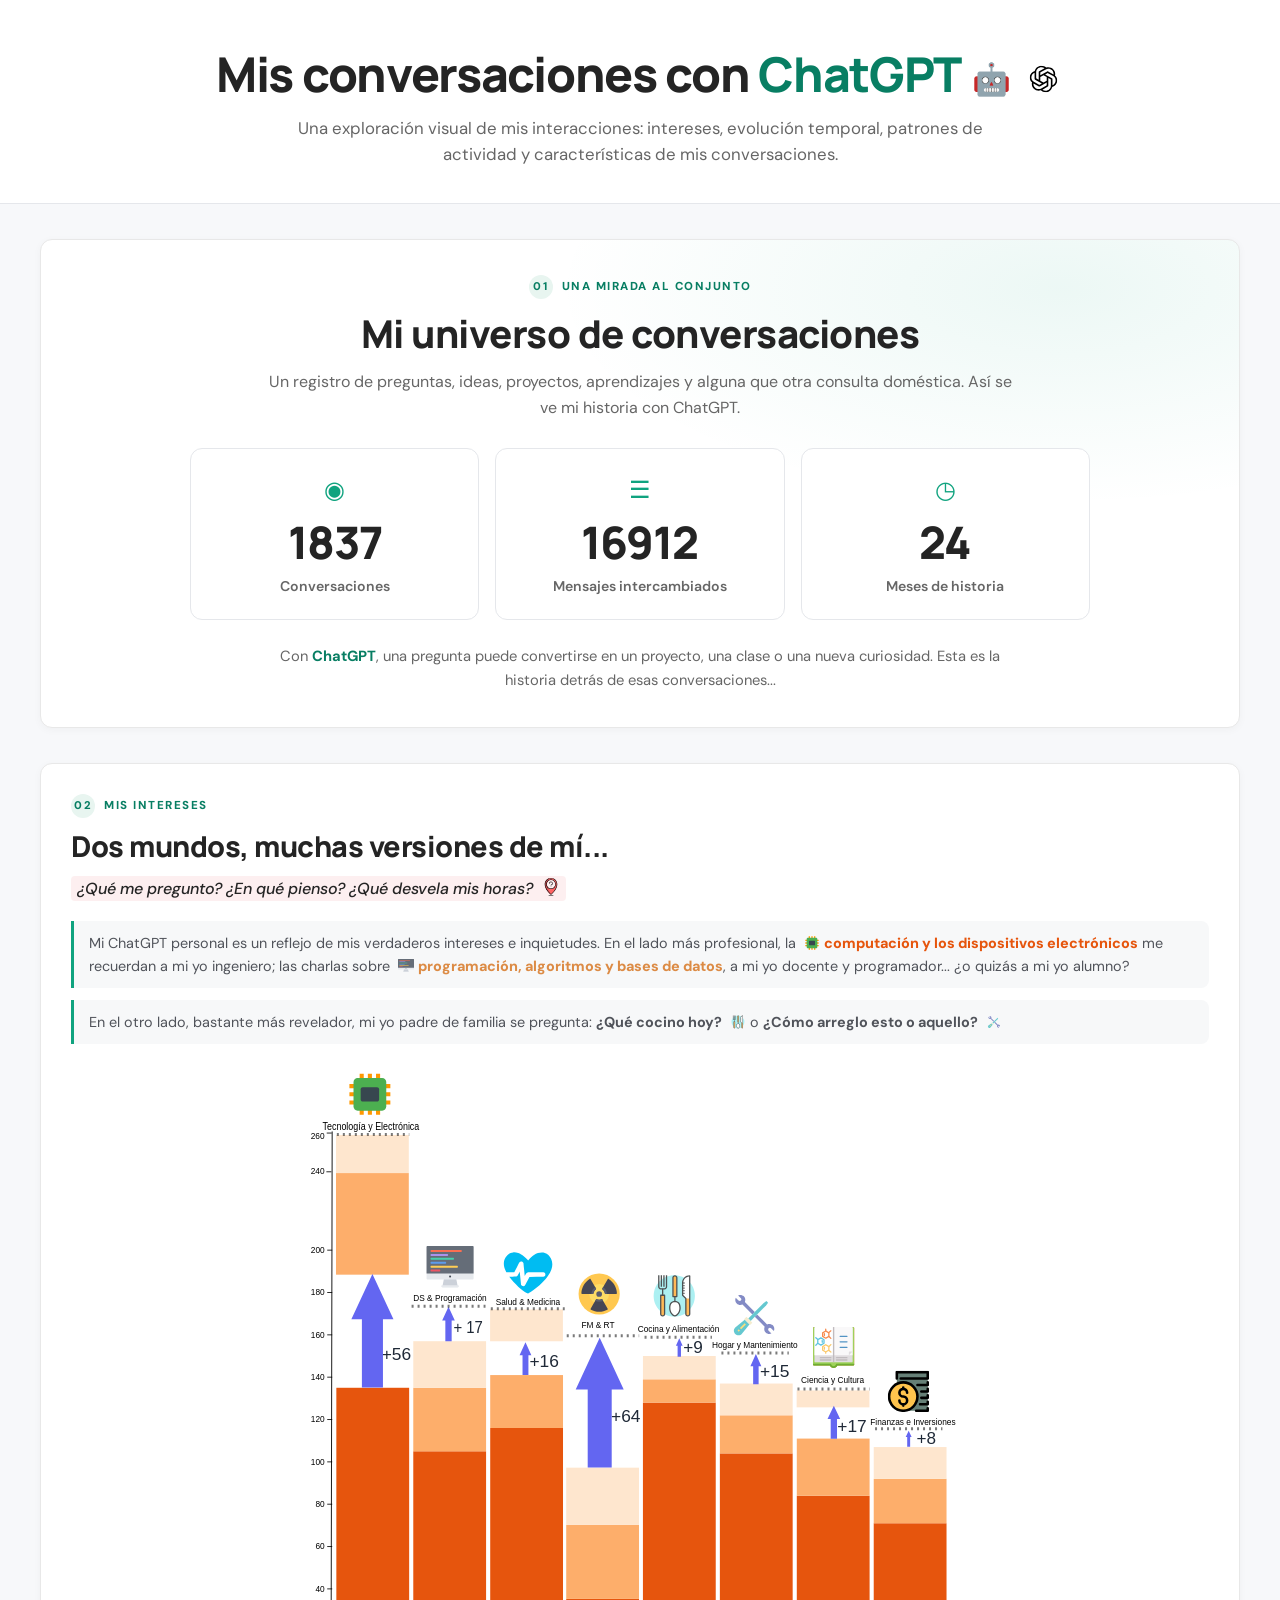
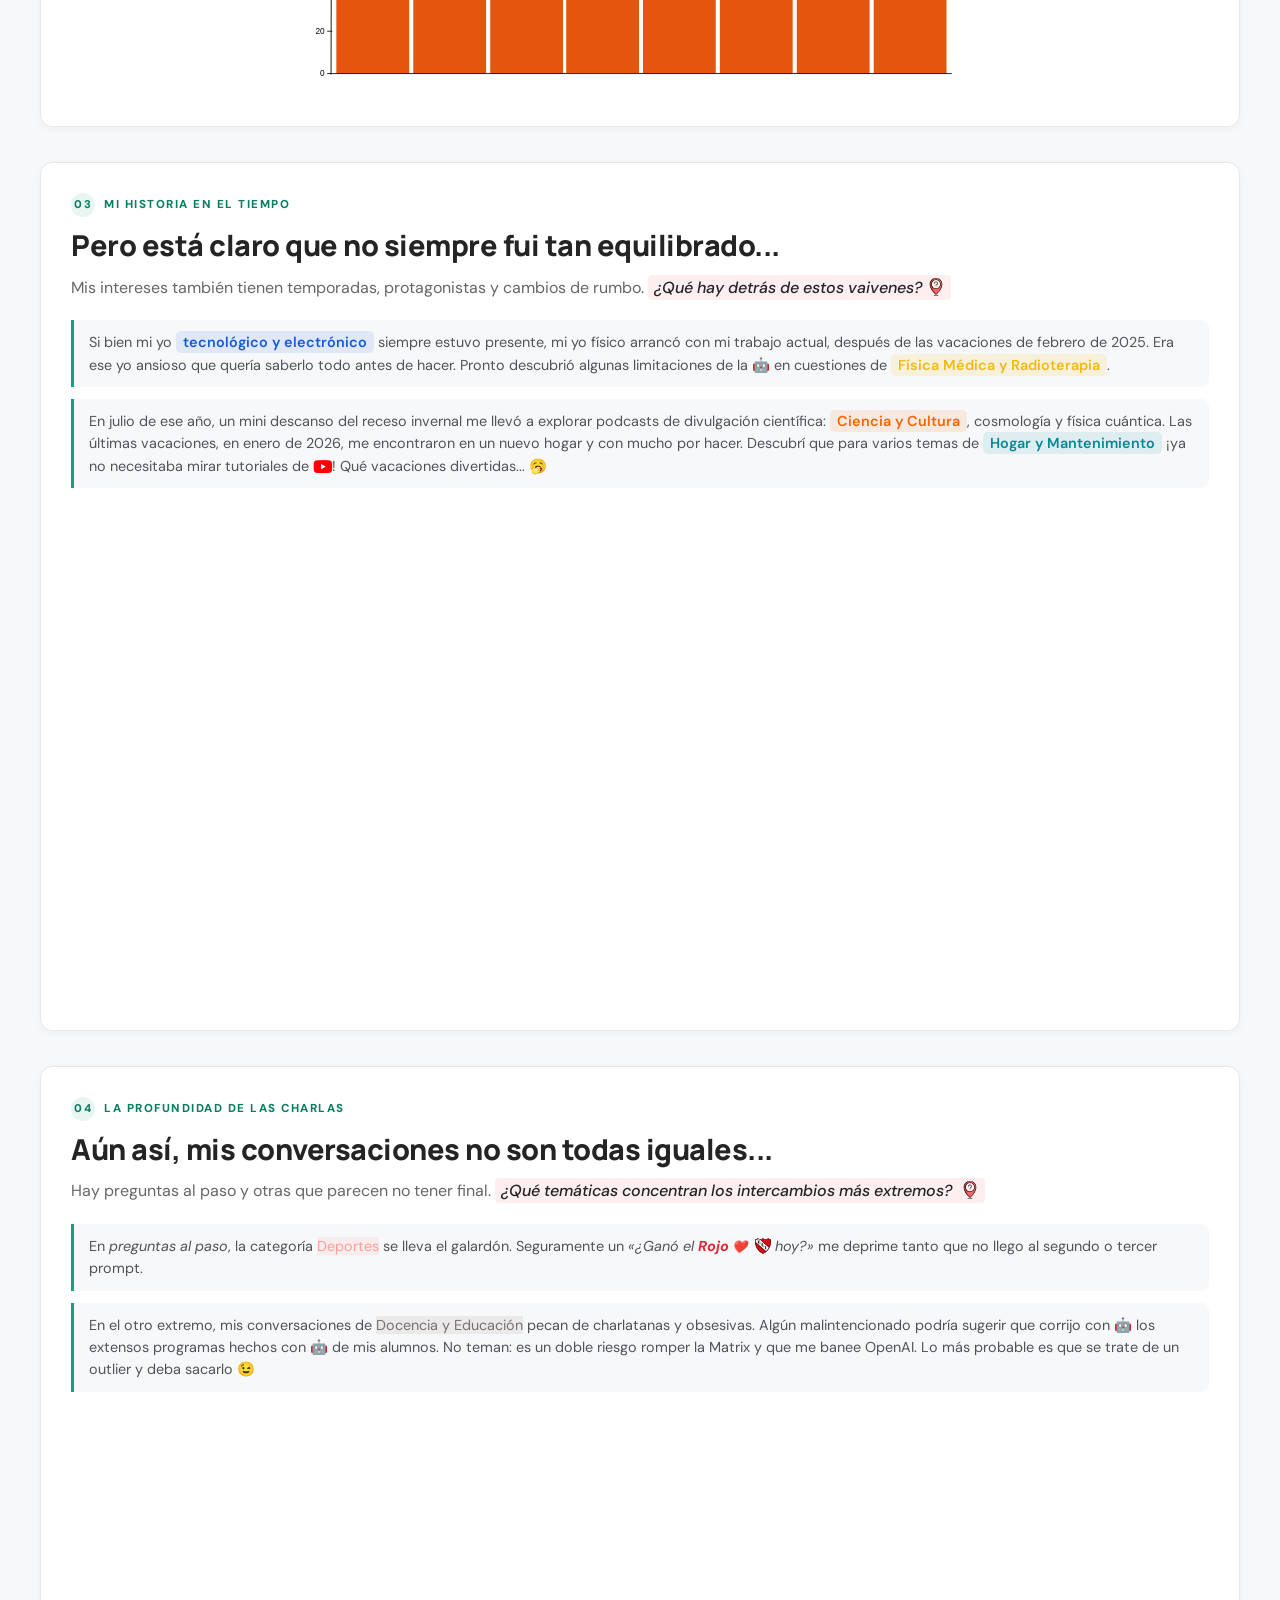
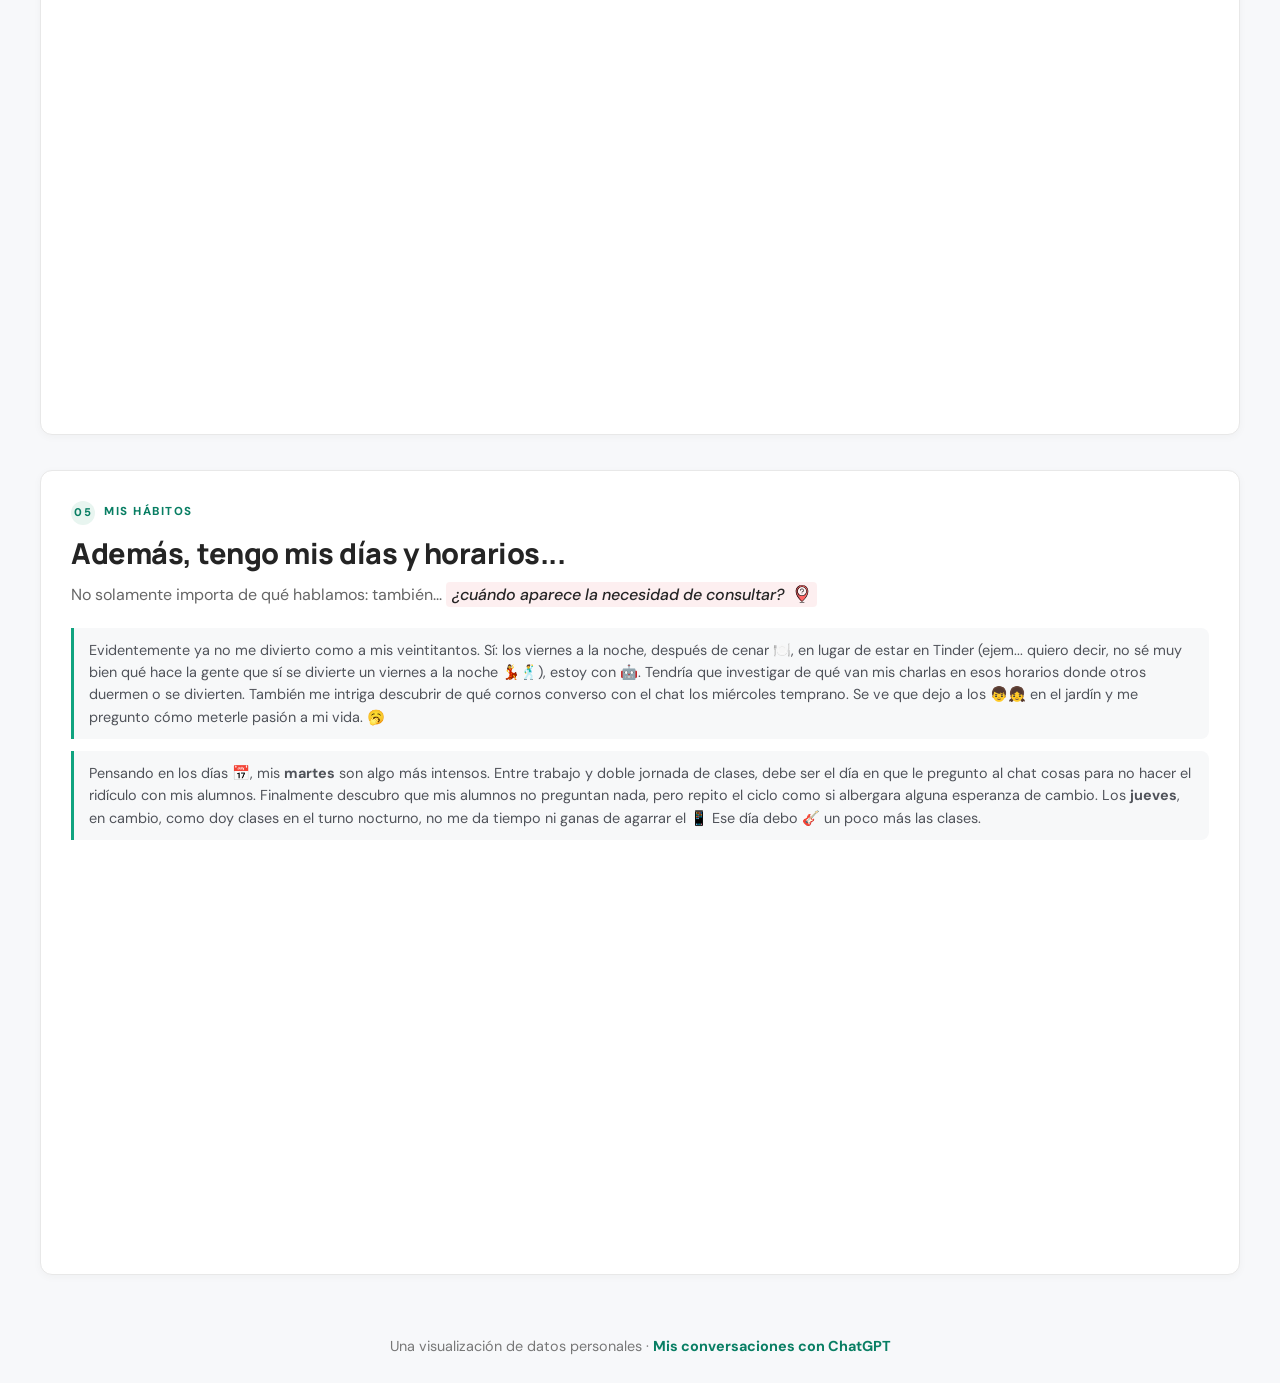
==== commit 996877b5: "ultimo minuto" ====
--- a/infovis-chat/index.html
+++ b/infovis-chat/index.html
@@ -271,7 +271,7 @@
           Algún malintencionado podría sugerir que corrijo con 🤖
           los extensos programas hechos con 🤖 de mis alumnos.
           No teman: es un doble riesgo romper la Matrix y que me banee OpenAI.
-          Lo más probable es que se trate de un outlier y deba sacarlo.
+          Lo más probable es que se trate de un outlier y deba sacarlo 😉
         </p>
       </div>
 
